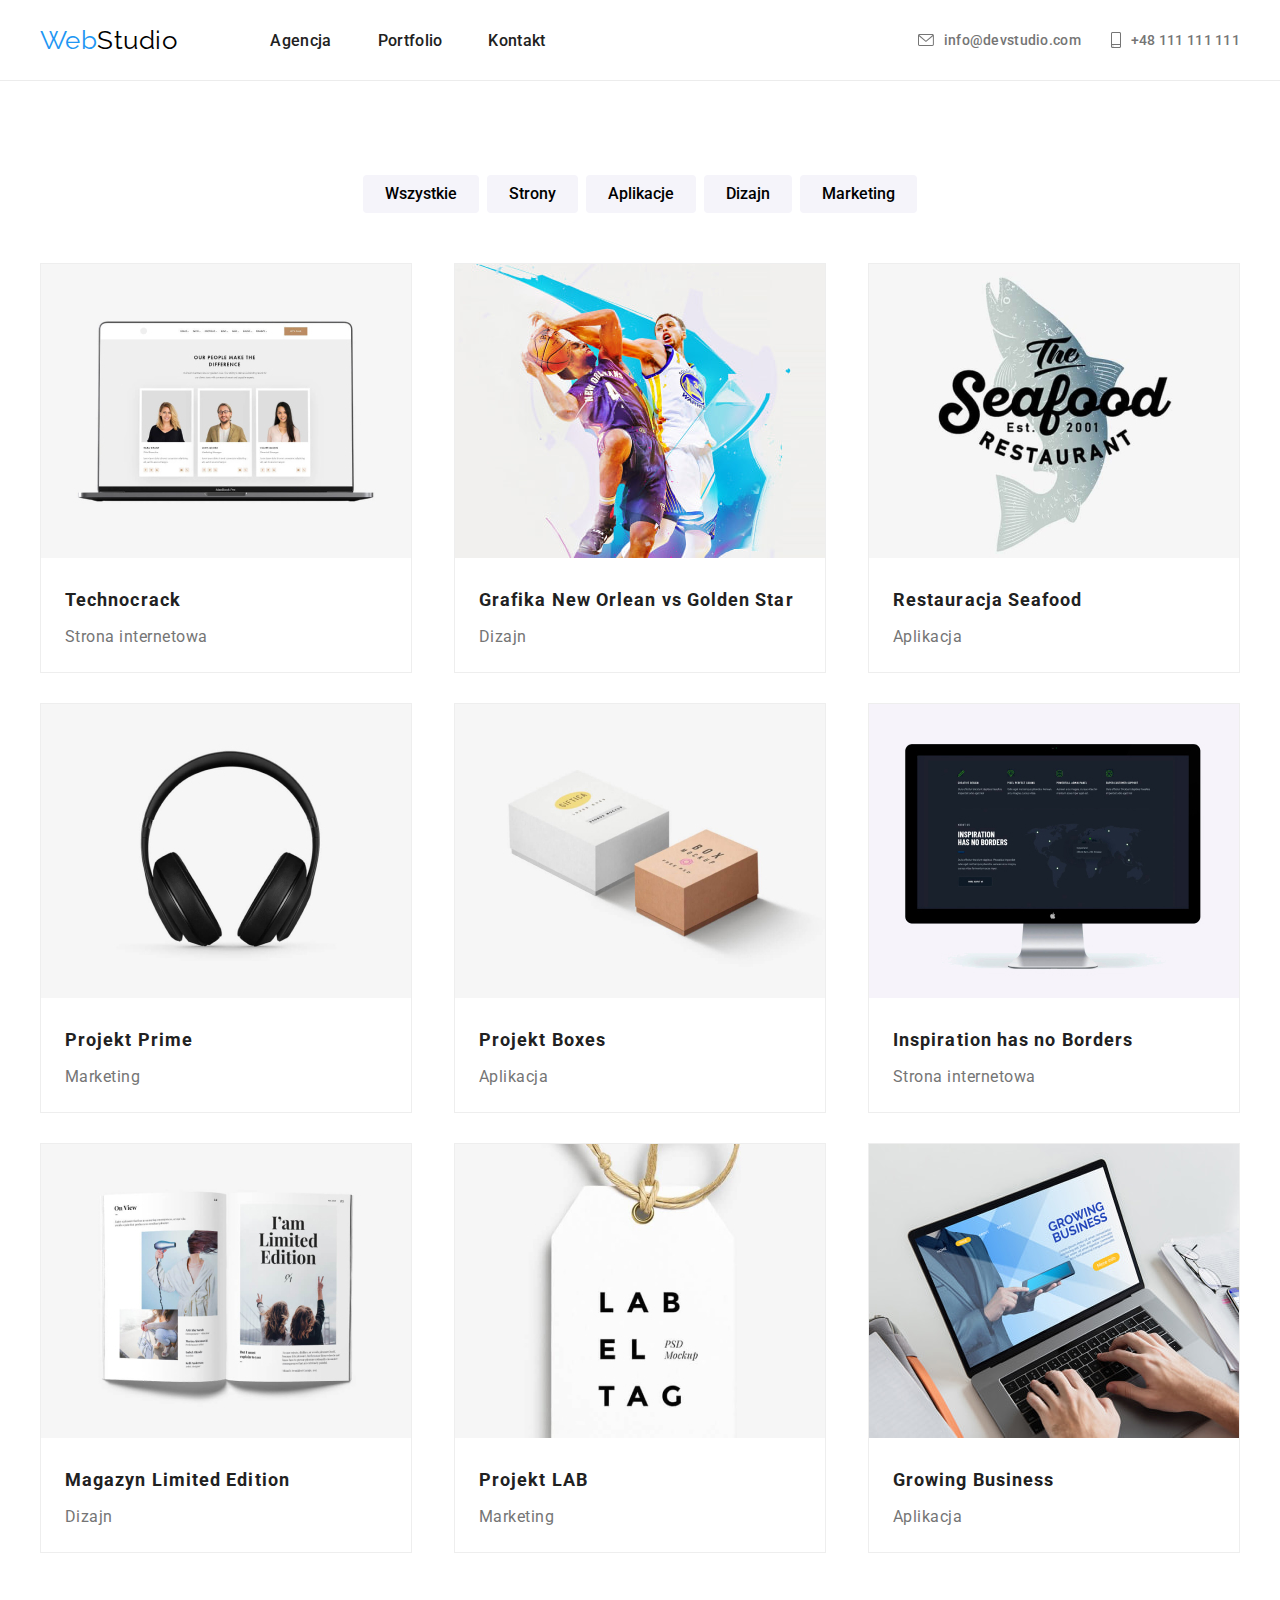
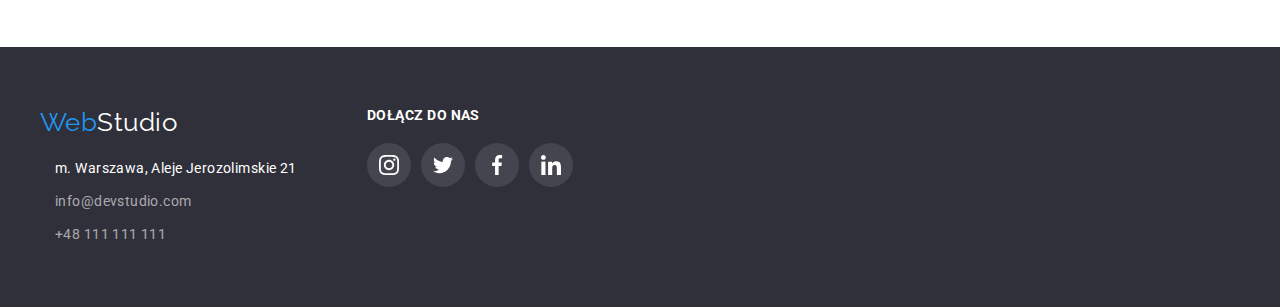
==== portfolio.html @ e38bc0c4 "clone hw4" ====
<!DOCTYPE html>
<html lang="pl">
  <head>
    <meta http-equiv="x-ua-compatible" content="ie=edge" />
    <meta charset="utf-8" />
    <meta name="viewport" content="width=device-width, initial-scale=1.0" />
    <link rel="preconnect" href="https://fonts.googleapis.com" />
    <link rel="preconnect" href="https://fonts.gstatic.com" crossorigin />
    <link
      href="https://fonts.googleapis.com/css2?family=Raleway:wght@700&family=Roboto:wght@400;500;700;900&display=swap"
      rel="stylesheet"
    />
    <link rel="stylesheet" type="text/css" href="./css/styles.css" />
    <title>WebStudio-Portfolio</title>
  </head>

  <body>
    <header>
      <div class="container flex-list">
        <nav class="flex-list">
          <a href="index.html" class="main-logo">Web<span class="color-black">Studio</span></a>
          <ul>
            <li><a href="index.html" class="nav-links">Agencja</a></li>
            <li><a href="portfolio.html" class="nav-links">Portfolio</a></li>
            <li><a href="#Contact" class="nav-links">Kontakt</a></li>
          </ul>
        </nav>
        <ul class="nav-address-list">
          <li>
            <a href="mailto:info@devstudio.com" class="nav-address">
              <svg class="icon-mail">
                <use href="./images/icons.svg#icon-mail"></use>
              </svg>
              info@devstudio.com</a
            >
          </li>
          <li>
            <a href="tel:+48 111 111 111" class="nav-address"
              ><svg class="icon-smartphone">
                <use href="./images/icons.svg#icon-smartphone"></use>
              </svg>
              +48 111 111 111</a
            >
          </li>
        </ul>
      </div>
    </header>
    <main>
      <section class="section">
        <div class="container">
          <ul class="button-flex-list">
            <li>
              <button type="button" class="portfolio-button">Wszystkie</button>
            </li>
            <li>
              <button type="button" class="portfolio-button">Strony</button>
            </li>
            <li>
              <button type="button" class="portfolio-button">Aplikacje</button>
            </li>
            <li>
              <button type="button" class="portfolio-button">Dizajn</button>
            </li>
            <li>
              <button type="button" class="portfolio-button">Marketing</button>
            </li>
          </ul>
          <ul class="portfolio-flex-list">
            <li>
              <img
                src="images/portfolio_1.jpg"
                alt="Profile na stronie internetowej"
                width="370"
                height="294"
              />
              <h3 class="portfolio-description-name">Technocrack</h3>
              <p class="portfolio-desription-section">Strona internetowa</p>
            </li>
            <li>
              <img src="images/portfolio_2.jpg" alt="Koszykarze z piłką" width="370" height="294" />
              <h3 class="portfolio-description-name">Grafika New Orlean vs Golden Star</h3>
              <p class="portfolio-desription-section">Dizajn</p>
            </li>
            <li>
              <img
                src="images/portfolio_3.jpg"
                alt="Logo The Seafood Restaurant z rybą w tle"
                width="370"
                height="294"
              />
              <h3 class="portfolio-description-name">Restauracja Seafood</h3>
              <p class="portfolio-desription-section">Aplikacja</p>
            </li>
            <li>
              <img src="images/portfolio_4.jpg" alt="Słuchawki nauszne" width="370" height="294" />
              <h3 class="portfolio-description-name">Projekt Prime</h3>
              <p class="portfolio-desription-section">Marketing</p>
            </li>
            <li>
              <img src="images/portfolio_5.jpg" alt="Dwa pudełka" width="370" height="294" />
              <h3 class="portfolio-description-name">Projekt Boxes</h3>
              <p class="portfolio-desription-section">Aplikacja</p>
            </li>
            <li>
              <img
                src="images/portfolio_6.jpg"
                alt="Monitor ze stroną reklamującą"
                width="370"
                height="294"
              />
              <h3 class="portfolio-description-name">Inspiration has no Borders</h3>
              <p class="portfolio-desription-section">Strona internetowa</p>
            </li>
            <li>
              <img src="images/portfolio_7.jpg" alt="Otwarta książka" width="370" height="294" />
              <h3 class="portfolio-description-name">Magazyn Limited Edition</h3>
              <p class="portfolio-desription-section">Dizajn</p>
            </li>
            <li>
              <img src="images/portfolio_8.jpg" alt="Tag na sznurku" width="370" height="294" />
              <h3 class="portfolio-description-name">Projekt LAB</h3>
              <p class="portfolio-desription-section">Marketing</p>
            </li>
            <li>
              <img
                src="images/portfolio_9.jpg"
                alt="Dłonie piszące na laptopie"
                width="370"
                height="294"
              />
              <h3 class="portfolio-description-name">Growing Business</h3>
              <p class="portfolio-desription-section">Aplikacja</p>
            </li>
          </ul>
        </div>
      </section>
      <footer>
        <div class="container">
          <div>
            <a href="index.html" class="main-logo">Web<span class="color-white">Studio</span> </a>
            <address class="font-normal">
              <ul>
                <li class="footer-address">m. Warszawa, Aleje Jerozolimskie 21</li>
                <li>
                  <a href="mailto:info@devstudio.com" class="footer-links">info@devstudio.com</a>
                </li>
                <li>
                  <a href="tel:+48 111 111 111" class="footer-links">+48 111 111 111</a>
                </li>
              </ul>
            </address>
          </div>
          <div>
            <h3 class="social-link-header">dołącz do nas</h3>
            <ul class="social-link-flex">
              <li>
                <a href="#" class="social-link"
                  ><svg class="social-link-icon">
                    <use href="./images/icons.svg#icon-instagram"></use>
                  </svg>
                </a>
              </li>
              <li>
                <a href="#" class="social-link"
                  ><svg class="social-link-icon">
                    <use href="./images/icons.svg#icon-twitter"></use>
                  </svg>
                </a>
              </li>
              <li>
                <a href="#" class="social-link"
                  ><svg class="social-link-icon">
                    <use href="./images/icons.svg#icon-facebook"></use>
                  </svg>
                </a>
              </li>
              <li>
                <a href="#" class="social-link"
                  ><svg class="social-link-icon">
                    <use href="./images/icons.svg#icon-linkedin"></use>
                  </svg>
                </a>
              </li>
            </ul>
          </div>
        </div>
      </footer>
    </main>
  </body>
</html>
---- css/styles.css ----
:root {
  --first-background-colour: #e5e5e5;
  --second-background-colour: #2f303a;
  --third-background-colour: #f5f4fa;
  --first-special-colour: #2196f3;
  --second-special-colour: #757575;
  --third-special-colour: #212121;
  --fourth-special-colour: #afb1b8;
  --font-primary: 'Roboto', sans-serif;
  --font-secondary: 'Raleway', sans-serif;
}

* {
  margin: 0;
  padding: 0;
}

ul {
  list-style: none;
}

a {
  text-decoration: none;
}

button {
  cursor: pointer;
}

svg {
  fill: currentColor;
}

/* svg:hover {
  fill: currentColor;
} */

.container {
  max-width: 1200px;
  width: 100%;
  margin: 0 auto;
  /* padding: 0 15px; */
}

.section {
  padding: 94px 0;
}

.section:nth-child(2) {
  padding-bottom: 0;
}

body {
  font-family: var(--font-primary);
  letter-spacing: 0.03em;
  color: var(--third-special-colour);
}

.main-logo {
  font-family: var(--font-secondary);
  color: var(--first-special-colour);
  font-size: 26px;
}

.color-black {
  color: black;
}

.color-white {
  color: white;
}

header {
  background-color: white;
  padding: 25px 0;
  border-bottom: 1px solid #ececec;
}

header .flex-list {
  align-items: center;
  gap: 0;
}

header ul {
  display: flex;
}

.nav-links {
  letter-spacing: 0.02em;
  font-weight: 500;
  color: inherit;
}

nav li:nth-child(1) {
  margin-left: 93px;
}

nav ul {
  column-gap: 46px;
}

.nav-address-list {
  display: flex;
  justify-content: space-between;
  column-gap: 30px;
}

.nav-address-list a {
  display: flex;
  align-items: center;
  column-gap: 10px;
}

/* .nav-address-list:last-child {
  padding-right: 27px;
} */

.nav-links:hover,
.nav-links:focus {
  color: var(--first-special-colour);
}

.nav-address {
  font-size: 14px;
  letter-spacing: 0.02em;
  font-weight: 500;
  color: var(--second-special-colour);
}

.nav-address:hover,
.nav-address:focus {
  color: var(--first-special-colour);
}

.service-section {
  text-align: center;
  letter-spacing: 0.06em;
  padding: 200px 0;
  background: linear-gradient(to top, rgba(47, 48, 58, 0.4), rgba(47, 48, 58, 0.4)),
    url('../images/service_background.jpg'), var(--second-background-colour);
  background-repeat: no-repeat;
  background-position: center;
}

.service-text {
  font-weight: 900;
  font-size: 44px;
  line-height: 136%;
  text-transform: uppercase;
  color: white;
}

.service-button {
  background: #2196f3;
  box-shadow: 0px 4px 4px rgba(0, 0, 0, 0.15);
  border-radius: 4px;
  font-family: var(--font-primary);
  font-weight: 700;
  font-size: 16px;
  line-height: 188%;
  align-items: center;
  color: #ffffff;
  margin-top: 30px;
  border: 0;
  padding: 10px 41px 10px 42px;
}

/* .info-section ul {
  padding: 0 15px;
} */

.info-example-header {
  font-weight: 700;
  font-size: 14px;
  text-transform: uppercase;
  margin: 30px 0 10px;
}

.info-example-text {
  font-size: 14px;
  line-height: 171%;
  color: var(--second-special-colour);
}

.section-header {
  font-weight: 700;
  font-size: 36px;
  text-align: center;
  margin-bottom: 50px;
}

.team-section {
  background-color: var(--third-background-colour);
}

/* .team-section ul {
  padding: 0 15px;
} */

.flex-list {
  display: flex;
  justify-content: space-between;
  gap: 30px;
}

.team-card {
  background-color: white;
  box-shadow: 0px 1px 3px rgba(0, 0, 0, 0.12), 0px 1px 1px rgba(0, 0, 0, 0.14),
    0px 2px 1px rgba(0, 0, 0, 0.2);
  border-radius: 0px 0px 4px 4px;
}

.team-description-name {
  font-weight: 500;
  font-size: 16px;
  text-align: center;
  margin-bottom: 10px;
  padding-top: 30px;
}

.team-description-spec {
  font-size: 16px;
  color: var(--second-special-colour);
  text-align: center;
  margin-bottom: 16px;
}

footer {
  font-family: var(--font-primary);
  background-color: var(--second-background-colour);
  padding: 60px 0;
}

.font-normal {
  font-style: normal;
}

.footer-address {
  color: white;
  letter-spacing: 0.03em;
  line-height: 171%;
  font-size: 14px;
  margin-top: 20px;
}

.footer-links {
  color: rgba(100%, 100%, 100%, 60%);
  letter-spacing: 0.03em;
  line-height: 171%;
  font-size: 14px;
}

footer ul {
  padding-left: 15px;
}

address li:nth-child(2) {
  margin: 9px 0;
}

.footer-links:hover,
.footer-links:focus {
  color: var(--first-special-colour);
}

.portfolio-button {
  border-radius: 4px;
  background-color: var(--third-background-colour);
  font-family: var(--font-primary);
  font-weight: 500;
  font-size: 16px;
  line-height: 162%;
  border: 0;
  padding: 6px 22px;
  margin-bottom: 50px;
}

.portfolio-button:hover,
.portfolio-button:focus {
  background-color: var(--first-special-colour);
  color: white;
  box-shadow: 0px 3px 1px rgba(0, 0, 0, 0.1), 0px 1px 2px rgba(0, 0, 0, 0.08),
    0px 2px 2px rgba(0, 0, 0, 0.12);
  border-radius: 4px;
}

.portfolio-description-name {
  font-weight: 700;
  font-size: 18px;
  line-height: 2;
  letter-spacing: 0.06em;
  margin-top: 20px;
  padding: 0 24px;
}

.portfolio-desription-section {
  font-size: 16px;
  line-height: 1.88;
  color: var(--second-special-colour);
  padding: 0 24px 20px;
  margin-top: 4px;
}

.button-flex-list {
  display: flex;
  justify-content: center;
  column-gap: 8px;
}

.portfolio-flex-list {
  display: flex;
  flex-wrap: wrap;
  gap: 30px;
  justify-content: space-between;
}

.portfolio-flex-list li {
  max-width: 370px;
  border: 1px solid #eeeeee;
}

.portfolio-flex-list li:hover,
.portfolio-flex-list li:focus {
  box-shadow: 0px 1px 1px rgba(0, 0, 0, 0.12), 0px 4px 4px rgba(0, 0, 0, 0.06),
    1px 4px 6px rgba(0, 0, 0, 0.16);
}

.icon-mail {
  width: 16px;
  height: 12px;
}

.icon-smartphone {
  width: 10px;
  height: 16px;
}

.social-link-flex {
  display: flex;
  justify-content: center;
  column-gap: 10px;
  padding: 0;
}

.team-card .social-link-flex {
  margin-bottom: 30px;
}

.social-link {
  display: block;
  width: 44px;
  height: 44px;
  border-radius: 50%;
}

.social-link-icon {
  width: 20px;
  height: 20px;
  padding: 12px;
  fill: var(--fourth-special-colour);
}

.social-link:hover,
.social-link:focus {
  background-color: var(--first-special-colour);
}

.social-link:hover .social-link-icon,
.social-link:focus .social-link-icon {
  fill: white;
}

footer .container {
  display: flex;
  column-gap: 70px;
}

.social-link-header {
  font-weight: 700;
  font-size: 14px;
  text-transform: uppercase;
  color: white;
  margin-bottom: 20px;
}

footer .social-link-flex {
  display: flex;
  justify-content: center;
  column-gap: 10px;
}

footer .social-link {
  background-color: rgba(255, 255, 255, 0.1);
}

footer .social-link-icon {
  fill: white;
}

.client-logo {
  width: 170px;
  height: 92px;
  fill: var(--fourth-special-colour);
}

.client-box {
  display: block;
  border: 1px solid var(--fourth-special-colour);
  border-radius: 4px;
}

.client-box:hover,
.client-box:focus {
  border: 1px solid var(--first-special-colour);
}

.client-box:hover .client-logo,
.client-box:focus .client-logo {
  fill: var(--first-special-colour);
}
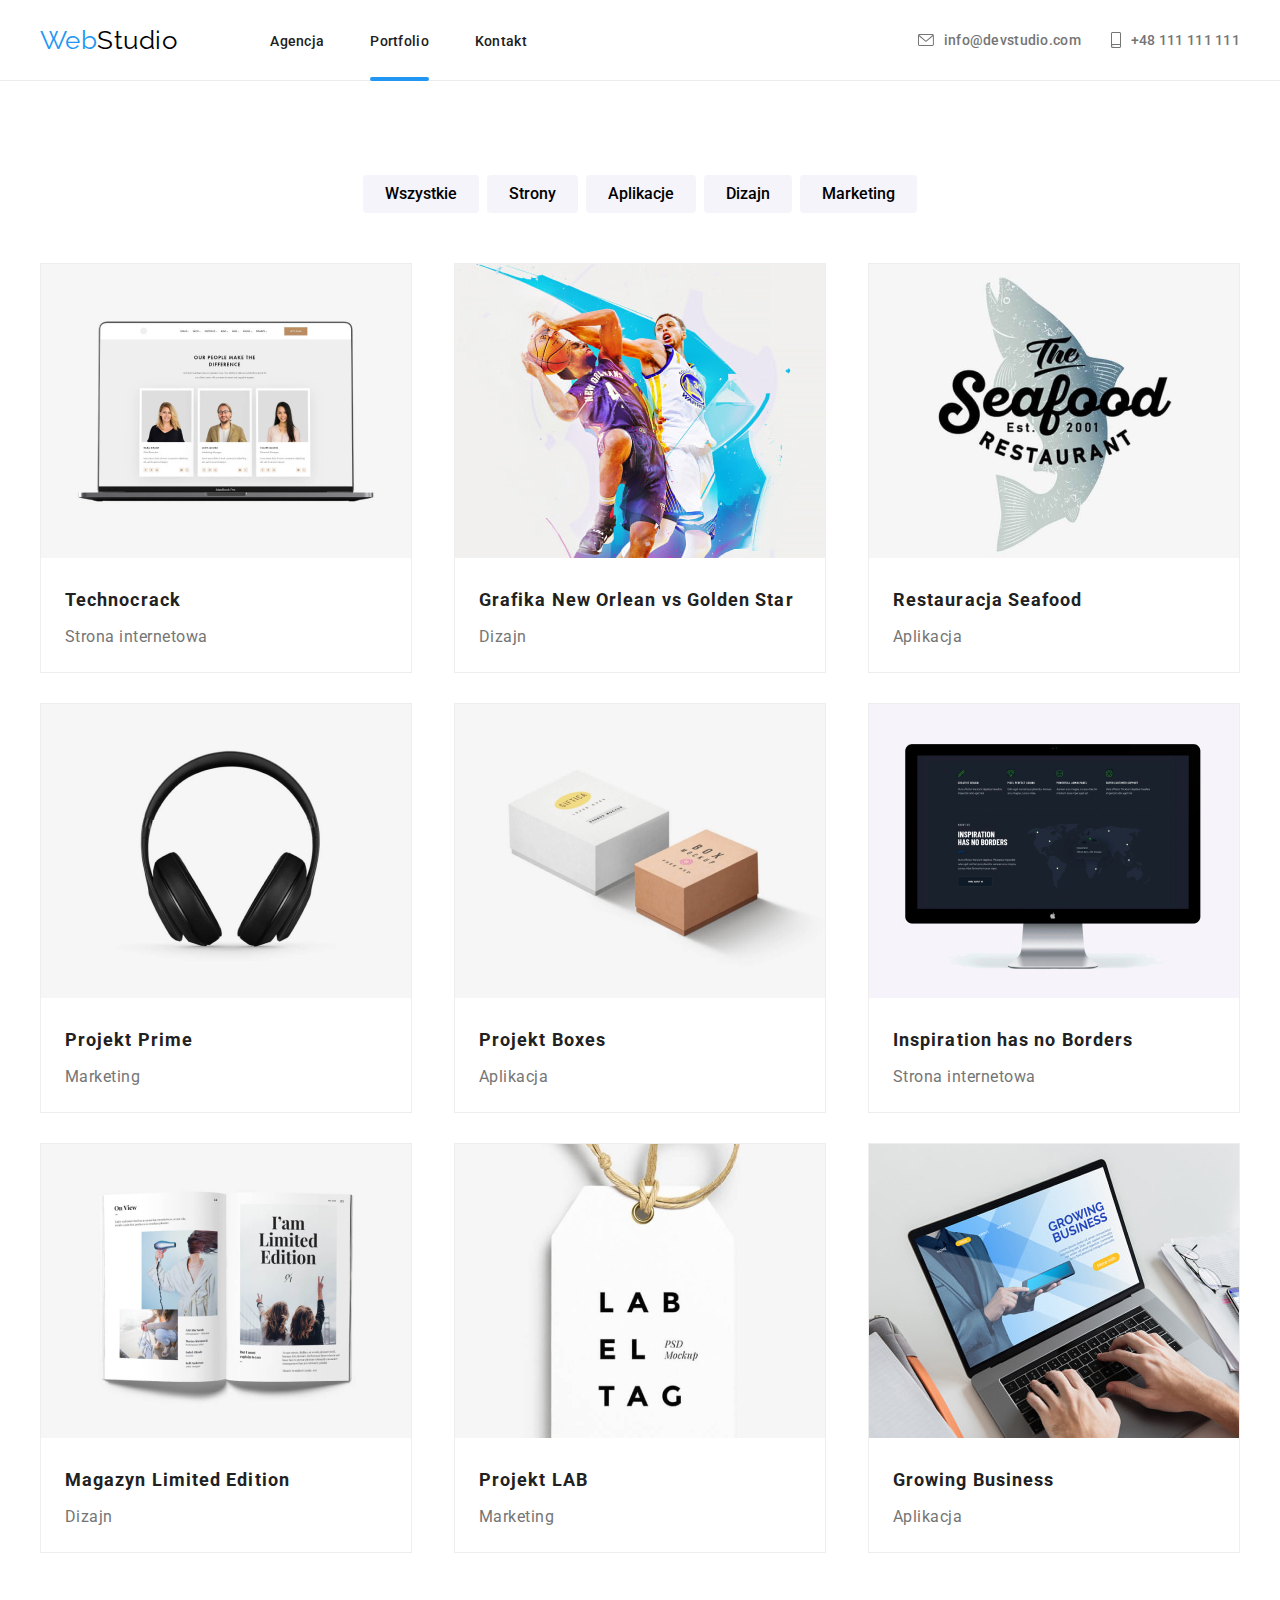
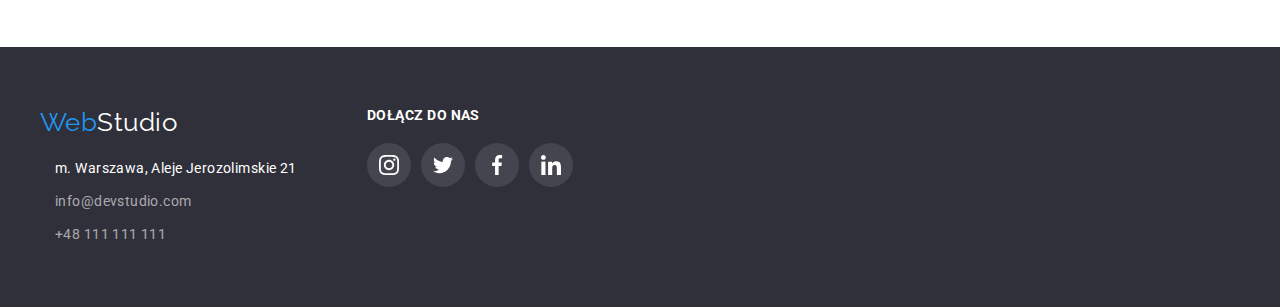
==== commit 88bb7abf: "first commit" ====
--- a/portfolio.html
+++ b/portfolio.html
@@ -21,7 +21,9 @@
           <a href="index.html" class="main-logo">Web<span class="color-black">Studio</span></a>
           <ul>
             <li><a href="index.html" class="nav-links">Agencja</a></li>
-            <li><a href="portfolio.html" class="nav-links">Portfolio</a></li>
+            <li class="nav-links-underline">
+              <a href="portfolio.html" class="nav-links">Portfolio</a>
+            </li>
             <li><a href="#Contact" class="nav-links">Kontakt</a></li>
           </ul>
         </nav>
@@ -67,67 +69,140 @@
           </ul>
           <ul class="portfolio-flex-list">
             <li>
-              <img
-                src="images/portfolio_1.jpg"
-                alt="Profile na stronie internetowej"
-                width="370"
-                height="294"
-              />
+              <div>
+                <img
+                  src="images/portfolio_1.jpg"
+                  alt="Profile na stronie internetowej"
+                  width="370"
+                  height="294"
+                />
+                <p class="portfolio-description-overlay">
+                  Technocrack jest popularną platformą wykorzystywaną do rozpowszechniania
+                  koronawirusa. Firmy wykorzystują tę platformę do celów szpiegowskich i ataków na
+                  niezabezpieczone serwery konkurencji.
+                </p>
+              </div>
               <h3 class="portfolio-description-name">Technocrack</h3>
               <p class="portfolio-desription-section">Strona internetowa</p>
             </li>
             <li>
-              <img src="images/portfolio_2.jpg" alt="Koszykarze z piłką" width="370" height="294" />
+              <div>
+                <img
+                  src="images/portfolio_2.jpg"
+                  alt="Koszykarze z piłką"
+                  width="370"
+                  height="294"
+                />
+                <p class="portfolio-description-overlay">
+                  Technocrack jest popularną platformą wykorzystywaną do rozpowszechniania
+                  koronawirusa. Firmy wykorzystują tę platformę do celów szpiegowskich i ataków na
+                  niezabezpieczone serwery konkurencji.
+                </p>
+              </div>
               <h3 class="portfolio-description-name">Grafika New Orlean vs Golden Star</h3>
               <p class="portfolio-desription-section">Dizajn</p>
             </li>
             <li>
-              <img
-                src="images/portfolio_3.jpg"
-                alt="Logo The Seafood Restaurant z rybą w tle"
-                width="370"
-                height="294"
-              />
+              <div>
+                <img
+                  src="images/portfolio_3.jpg"
+                  alt="Logo The Seafood Restaurant z rybą w tle"
+                  width="370"
+                  height="294"
+                />
+                <p class="portfolio-description-overlay">
+                  Technocrack jest popularną platformą wykorzystywaną do rozpowszechniania
+                  koronawirusa. Firmy wykorzystują tę platformę do celów szpiegowskich i ataków na
+                  niezabezpieczone serwery konkurencji.
+                </p>
+              </div>
               <h3 class="portfolio-description-name">Restauracja Seafood</h3>
               <p class="portfolio-desription-section">Aplikacja</p>
             </li>
             <li>
-              <img src="images/portfolio_4.jpg" alt="Słuchawki nauszne" width="370" height="294" />
+              <div>
+                <img
+                  src="images/portfolio_4.jpg"
+                  alt="Słuchawki nauszne"
+                  width="370"
+                  height="294"
+                />
+                <p class="portfolio-description-overlay">
+                  Technocrack jest popularną platformą wykorzystywaną do rozpowszechniania
+                  koronawirusa. Firmy wykorzystują tę platformę do celów szpiegowskich i ataków na
+                  niezabezpieczone serwery konkurencji.
+                </p>
+              </div>
               <h3 class="portfolio-description-name">Projekt Prime</h3>
               <p class="portfolio-desription-section">Marketing</p>
             </li>
             <li>
-              <img src="images/portfolio_5.jpg" alt="Dwa pudełka" width="370" height="294" />
+              <div>
+                <img src="images/portfolio_5.jpg" alt="Dwa pudełka" width="370" height="294" />
+                <p class="portfolio-description-overlay">
+                  Technocrack jest popularną platformą wykorzystywaną do rozpowszechniania
+                  koronawirusa. Firmy wykorzystują tę platformę do celów szpiegowskich i ataków na
+                  niezabezpieczone serwery konkurencji.
+                </p>
+              </div>
               <h3 class="portfolio-description-name">Projekt Boxes</h3>
               <p class="portfolio-desription-section">Aplikacja</p>
             </li>
             <li>
-              <img
-                src="images/portfolio_6.jpg"
-                alt="Monitor ze stroną reklamującą"
-                width="370"
-                height="294"
-              />
+              <div>
+                <img
+                  src="images/portfolio_6.jpg"
+                  alt="Monitor ze stroną reklamującą"
+                  width="370"
+                  height="294"
+                />
+                <p class="portfolio-description-overlay">
+                  Technocrack jest popularną platformą wykorzystywaną do rozpowszechniania
+                  koronawirusa. Firmy wykorzystują tę platformę do celów szpiegowskich i ataków na
+                  niezabezpieczone serwery konkurencji.
+                </p>
+              </div>
               <h3 class="portfolio-description-name">Inspiration has no Borders</h3>
               <p class="portfolio-desription-section">Strona internetowa</p>
             </li>
             <li>
-              <img src="images/portfolio_7.jpg" alt="Otwarta książka" width="370" height="294" />
+              <div>
+                <img src="images/portfolio_7.jpg" alt="Otwarta książka" width="370" height="294" />
+                <p class="portfolio-description-overlay">
+                  Technocrack jest popularną platformą wykorzystywaną do rozpowszechniania
+                  koronawirusa. Firmy wykorzystują tę platformę do celów szpiegowskich i ataków na
+                  niezabezpieczone serwery konkurencji.
+                </p>
+              </div>
               <h3 class="portfolio-description-name">Magazyn Limited Edition</h3>
               <p class="portfolio-desription-section">Dizajn</p>
             </li>
             <li>
-              <img src="images/portfolio_8.jpg" alt="Tag na sznurku" width="370" height="294" />
+              <div>
+                <img src="images/portfolio_8.jpg" alt="Tag na sznurku" width="370" height="294" />
+                <p class="portfolio-description-overlay">
+                  Technocrack jest popularną platformą wykorzystywaną do rozpowszechniania
+                  koronawirusa. Firmy wykorzystują tę platformę do celów szpiegowskich i ataków na
+                  niezabezpieczone serwery konkurencji.
+                </p>
+              </div>
               <h3 class="portfolio-description-name">Projekt LAB</h3>
               <p class="portfolio-desription-section">Marketing</p>
             </li>
             <li>
-              <img
-                src="images/portfolio_9.jpg"
-                alt="Dłonie piszące na laptopie"
-                width="370"
-                height="294"
-              />
+              <div>
+                <img
+                  src="images/portfolio_9.jpg"
+                  alt="Dłonie piszące na laptopie"
+                  width="370"
+                  height="294"
+                />
+                <p class="portfolio-description-overlay">
+                  Technocrack jest popularną platformą wykorzystywaną do rozpowszechniania
+                  koronawirusa. Firmy wykorzystują tę platformę do celów szpiegowskich i ataków na
+                  niezabezpieczone serwery konkurencji.
+                </p>
+              </div>
               <h3 class="portfolio-description-name">Growing Business</h3>
               <p class="portfolio-desription-section">Aplikacja</p>
             </li>
--- a/css/styles.css
+++ b/css/styles.css
@@ -31,15 +31,10 @@
   fill: currentColor;
 }
 
-/* svg:hover {
-  fill: currentColor;
-} */
-
 .container {
   max-width: 1200px;
   width: 100%;
   margin: 0 auto;
-  /* padding: 0 15px; */
 }
 
 .section {
@@ -88,7 +83,12 @@
 .nav-links {
   letter-spacing: 0.02em;
   font-weight: 500;
+  font-size: 14px;
   color: inherit;
+}
+
+.nav-links:active::after {
+  text-decoration: underline;
 }
 
 nav li:nth-child(1) {
@@ -110,14 +110,25 @@
   align-items: center;
   column-gap: 10px;
 }
-
-/* .nav-address-list:last-child {
-  padding-right: 27px;
-} */
 
 .nav-links:hover,
 .nav-links:focus {
   color: var(--first-special-colour);
+}
+
+.nav-links-underline {
+  position: relative;
+}
+
+.nav-links-underline::after {
+  content: '';
+  position: absolute;
+  bottom: -31px;
+  left: 0;
+  width: 100%;
+  height: 4px;
+  background: var(--first-special-colour);
+  border-radius: 2px;
 }
 
 .nav-address {
@@ -165,9 +176,71 @@
   padding: 10px 41px 10px 42px;
 }
 
-/* .info-section ul {
-  padding: 0 15px;
+.is-hidden {
+  visibility: hidden;
+  opacity: 0;
+  pointer-events: none;
+}
+
+.backdrop {
+  position: fixed;
+  top: 0;
+  right: 0;
+  bottom: 0;
+  left: 0;
+  width: 100%;
+  height: 100%;
+  background-color: rgba(0, 0, 0, 0.5);
+}
+
+.modal-window {
+  position: absolute;
+  left: 50%;
+  top: 50%;
+  background-color: white;
+  width: 528px;
+  height: 581px;
+  box-shadow: 0px 1px 3px rgba(0, 0, 0, 0.12), 0px 1px 1px rgba(0, 0, 0, 0.14),
+    0px 2px 1px rgba(0, 0, 0, 0.2);
+  border-radius: 4px;
+  transform: translate(-50%, -50%);
+  opacity: 1;
+  transition: opacity 0.5s ease;
+}
+
+.is-hidden .modal-window {
+  opacity: 0;
+}
+
+/* @keyframes fade-out {
+  0% {
+    opacity: 1;
+  }
+  100% {
+    opacity: 0;
+  }
+}
+
+.close-button:active .is-hidden .modal-window {
+  animation: fade-out 10s ease;
 } */
+
+.close-button {
+  position: absolute;
+  top: 8px;
+  right: 8px;
+  width: 30px;
+  height: 30px;
+  background: white;
+  border: 1px solid rgba(0, 0, 0, 0.1);
+  border-radius: 50%;
+  /* padding: 9px 9px 10px 10px; */
+}
+
+.icon-close {
+  width: 11px;
+  height: 11px;
+}
 
 .info-example-header {
   font-weight: 700;
@@ -189,13 +262,23 @@
   margin-bottom: 50px;
 }
 
+.img-container {
+  position: relative;
+}
+
+.img-description {
+  position: absolute;
+  width: 100%;
+  background: rgba(47, 48, 58, 0.8);
+  color: white;
+  text-align: center;
+  padding: 27px 0;
+  bottom: 0;
+}
+
 .team-section {
   background-color: var(--third-background-colour);
 }
-
-/* .team-section ul {
-  padding: 0 15px;
-} */
 
 .flex-list {
   display: flex;
@@ -314,6 +397,28 @@
   justify-content: space-between;
 }
 
+.portfolio-flex-list div {
+  position: relative;
+  overflow: hidden;
+}
+
+.portfolio-description-overlay {
+  position: absolute;
+  top: 0;
+  left: 0;
+  right: 0;
+  bottom: 0;
+  width: 90%;
+  height: 100%;
+  background: rgba(33, 150, 243, 0.9);
+  font-size: 18px;
+  line-height: 156%;
+  color: white;
+  padding: 49px 45px 49px 24px;
+  transform: translatey(100%);
+  transition: transform 300ms ease;
+}
+
 .portfolio-flex-list li {
   max-width: 370px;
   border: 1px solid #eeeeee;
@@ -323,6 +428,11 @@
 .portfolio-flex-list li:focus {
   box-shadow: 0px 1px 1px rgba(0, 0, 0, 0.12), 0px 4px 4px rgba(0, 0, 0, 0.06),
     1px 4px 6px rgba(0, 0, 0, 0.16);
+}
+
+.portfolio-flex-list li:hover .portfolio-description-overlay,
+.portfolio-flex-list li:focus .portfolio-description-overlay {
+  transform: translatey(0);
 }
 
 .icon-mail {
@@ -418,3 +528,10 @@
 .client-box:focus .client-logo {
   fill: var(--first-special-colour);
 }
+
+*:hover,
+*:focus {
+  transition-property: color, background, box-shadow;
+  transition-duration: 250ms;
+  transition-timing-function: cubic-bezier(0.4, 0, 0.2, 1);
+}
